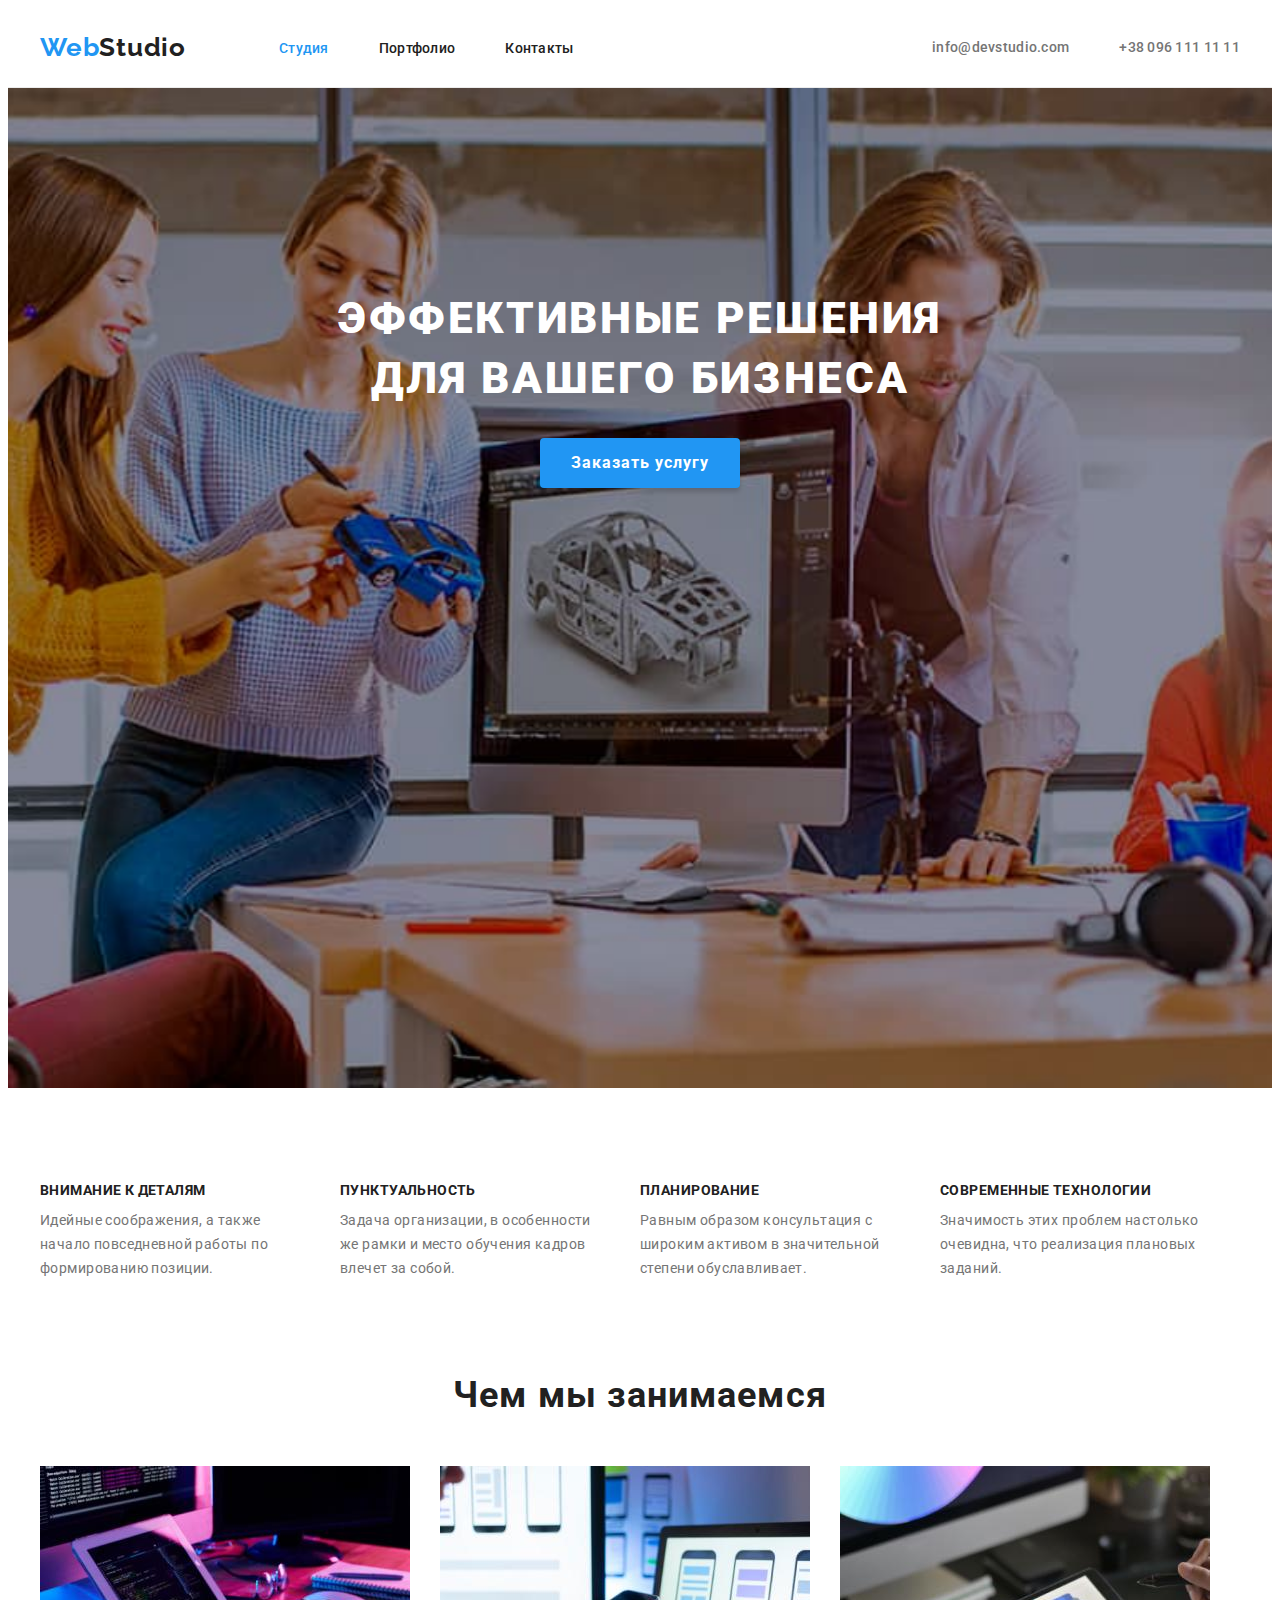
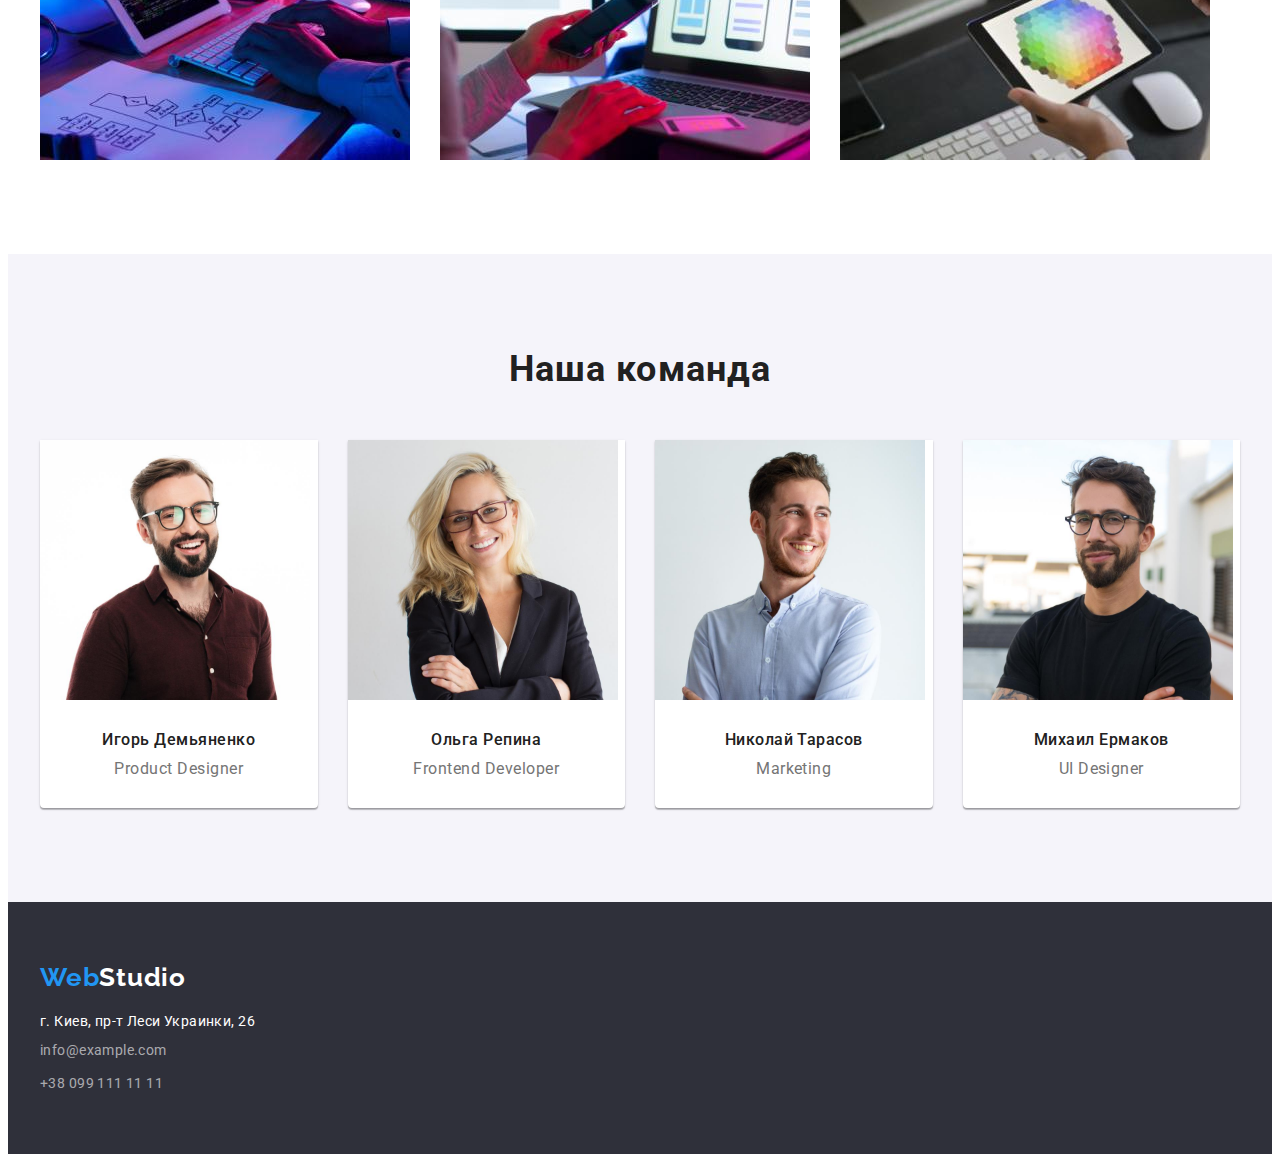
==== index.html @ 3869db15 "Делает hero-background and sprite.svg" ====
<!DOCTYPE html>
<html lang="ru">
  <head>
    <meta charset="UTF-8" />
    <meta http-equiv="X-UA-Compatible" content="IE=edge" />
    <meta name="viewport" content="width=device-width, initial-scale=1.0" />
    <title>WebStudio</title>
    <link rel="preconnect" href="https://fonts.googleapis.com" />
    <link rel="preconnect" href="https://fonts.gstatic.com" crossorigin />
    <link
      href="https://fonts.googleapis.com/css2?family=Raleway:wght@700&family=Roboto:wght@400;500;700;900&display=swap"
      rel="stylesheet"
    />
    <link
      rel="stylesheet"
      href="https://cdnjs.cloudflare.com/ajax/libs/modern-normalize/1.1.0/modern-normalize.min.css"
      integrity="sha512-wpPYUAdjBVSE4KJnH1VR1HeZfpl1ub8YT/NKx4PuQ5NmX2tKuGu6U/JRp5y+Y8XG2tV+wKQpNHVUX03MfMFn9Q=="
      crossorigin="anonymous"
      referrerpolicy="no-referrer"
    />
    <link rel="stylesheet" href="./css/styles.css" />
  </head>
  <body>
    <header class="header">
      <div class="container header-container">
        <nav class="nav header-nav">
          <a class="logo link" href="./index.html">
            <span class="logo-accent">Web</span>Studio</a
          >
          <ul class="nav-list list">
            <li class="nav-list-item">
              <a class="nav-list-link link current" href="./index.html"
                >Студия</a
              >
            </li>

            <li class="nav-list-item">
              <a class="nav-list-link link" href="./portfolio.html"
                >Портфолио</a
              >
            </li>

            <li class="nav-list-item">
              <a class="nav-list-link link" href="">Контакты</a>
            </li>
          </ul>
        </nav>
        <ul class="contacts-list list">
          <li class="contact-item">
            <a class="contact-link link" href="mailto:info@devstudio.com"
              >info@devstudio.com</a
            >
          </li>

          <li class="contact-item">
            <a class="contact-link link" href="tel:+380961111111"
              >+38 096 111 11 11</a
            >
          </li>
        </ul>
      </div>
    </header>

    <main>
      <!-- section hero -->
      <section class="hero centered hero-bg">
        <div class="container">
          <h1 class="hero-heading">Эффективные решения для вашего бизнеса</h1>
          <button class="button hero-btn" type="button">Заказать услугу</button>
        </div>
      </section>
      <!-- section peculiarities -->
      <section class="section peculiarities">
        <div class="container">
          <h2 class="title visually-hidden">Особенности</h2>
          <ul class="peculiarities-list list">
            <li class="peculiarities-item">
              <h3 class="subtitle peculiarities-subtitle">
                Внимание к деталям
              </h3>
              <p class="peculiarities-descr">
                Идейные соображения, а также начало повседневной работы по
                формированию позиции.
              </p>
            </li>

            <li class="peculiarities-item">
              <h3 class="subtitle peculiarities-subtitle">Пунктуальность</h3>
              <p class="peculiarities-descr">
                Задача организации, в особенности же рамки и место обучения
                кадров влечет за собой.
              </p>
            </li>

            <li class="peculiarities-item">
              <h3 class="subtitle peculiarities-subtitle">Планирование</h3>
              <p class="peculiarities-descr">
                Равным образом консультация с широким активом в значительной
                степени обуславливает.
              </p>
            </li>

            <li class="peculiarities-item">
              <h3 class="subtitle peculiarities-subtitle">
                Современные технологии
              </h3>
              <p class="peculiarities-descr">
                Значимость этих проблем настолько очевидна, что реализация
                плановых заданий.
              </p>
            </li>
          </ul>
        </div>
      </section>
      <!-- section specialization -->
      <section class="section specialization">
        <div class="container">
          <h2 class="title specialization-title">Чем мы занимаемся</h2>
          <ul class="specialization-list list">
            <li class="specialization-item">
              <img
                src="./images/special/img_1.jpg"
                alt="создание сайтов и  приложений"
                width="370"
                height="294"
              />
            </li>

            <li class="specialization-item">
              <img
                src="./images/special/img_2.jpg"
                alt="создание мобильных приложений"
                width="370"
                height="294"
              />
            </li>

            <li class="specialization-item">
              <img
                src="./images/special/img_3.jpg"
                alt="веб-дизайн"
                width="370"
                height="294"
              />
            </li>
          </ul>
        </div>
      </section>
      <!-- section team -->

      <section class="section team">
        <div class="container">
          <h2 class="title team-title">Наша команда</h2>
          <ul class="team-list list">
            <li class="team-item">
              <img
                class="team-img"
                src="./images/comands/img_1.jpg"
                alt="Игорь Демьяненко"
                width="270"
                height="260"
              />
              <div class="team-content">
                <h3 class="subtitle team-subtitle">Игорь Демьяненко</h3>
                <p class="team-text" lang="en">Product Designer</p>
              </div>
            </li>

            <li class="team-item">
              <img
                class="team-img"
                src="./images/comands/img_2.jpg"
                alt="Ольга Репина"
                width="270"
                height="260"
              />
              <div class="team-content">
                <h3 class="subtitle team-subtitle">Ольга Репина</h3>
                <p class="team-text" lang="en">Frontend Developer</p>
              </div>
            </li>

            <li class="team-item">
              <img
                class="team-img"
                src="./images/comands/img_3.jpg"
                alt="Николай Тарасов"
                width="270"
                height="260"
              />
              <div class="team-content">
                <h3 class="subtitle team-subtitle">Николай Тарасов</h3>
                <p class="team-text" lang="en">Marketing</p>
              </div>
            </li>

            <li class="team-item">
              <img
                class="team-img"
                src="./images/comands/img_4.jpg"
                alt="Михаил Ермаков"
                width="270"
                height="260"
              />
              <div class="team-content">
                <h3 class="subtitle team-subtitle">Михаил Ермаков</h3>
                <p class="team-text" lang="en">UI Designer</p>
              </div>
            </li>
          </ul>
        </div>
      </section>
    </main>

    <footer class="footer">
      <div class="container">
        <a class="logo link footer-logo" href="./index.html">
          <span class="logo-accent">Web</span>Studio
        </a>
        <address class="address">
          <ul class="address-list list">
            <li class="address-item">
              <a
                class="address-link link"
                href="https://goo.gl/maps/jRGH2C2RefV3ac3B6"
                target="_blank"
                rel="noreferrer noopener nofollow"
              >
                г. Киев, пр-т Леси Украинки, 26
              </a>
            </li>
            <li class="address-item">
              <a
                class="address-link address-contact link"
                href="mailto:info@example.com"
                >info@example.com</a
              >
            </li>
            <li class="address-item">
              <a
                class="address-link address-contact link"
                href="tel:+380991111111"
                >+38 099 111 11 11</a
              >
            </li>
          </ul>
        </address>
      </div>
    </footer>
  </body>
</html>
---- css/styles.css ----
:root {
  /* Color Var */

  --primery-bg-color: #ffffff;
  --secondary-bg-color: #f5f4fa;
  --footer-bg-color: #2f303a;
  --primery-btn-color: #f5f4fa;
  --footer-link-color: rgba(255, 255, 255, 0.6);
  --main-title-color: #ffffff;
  --white-text-color: #ffffff;
  --first-text-color: #757575;
  --second-text-color: #212121;
  --accent-color: #2196f3;
  --hover-color-btn: #188ce8;
  --hover-link: #2196f3;
  --border-line: #ececec;

  /* Margin */

  --marg-r-30: 30px;
}

body {
  font-family: 'Roboto', sans-serif;
  font-size: 14px;
  letter-spacing: 0.03em;
  background-color: var(--primery-bg-color);
  color: var(--first-text-color);
}

h1,
h2,
h3,
h4,
h5,
h6,
p {
  margin: 0;
}

ul {
  margin: 0;
  padding-left: 0;
}

img {
  display: block;
  max-width: 100%;
  height: auto;
}
/* Скрывает элементы с классом visually-hidden */

.visually-hidden {
  position: absolute;
  width: 1px;
  height: 1px;
  margin: -1px;
  border: 0;
  padding: 0;
  white-space: nowrap;
  clip-path: inset(100%);
  clip: rect(0 0 0 0);
  overflow: hidden;
}

/* Container */
.container {
  max-width: 1200px;
  padding-left: 15px;
  padding-right: 15px;
  margin: 0 auto;
}

.section {
  padding-top: 94px;
  padding-bottom: 94px;
}

/* Центрует строчные элементы */

.centered {
  text-align: center;
}

.list {
  list-style: none;
}

.link {
  text-decoration: none;
}
/* section title H2 */

.title {
  font-weight: 700;
  font-size: 36px;
  line-height: calc(42 / 36);
  text-align: center;
  color: var(--second-text-color);
}

/* Section subtitle H3 */

.subtitle {
  color: var(--second-text-color);
}

/* HEADER */

.header {
  padding: 24px 0 24px;
  border-bottom: 1px solid var(--border-line);
}

.header-container {
  display: flex;
  justify-content: space-between;
  align-items: center;
}

.header-nav {
  display: flex;
  align-items: center;
  /* gap: 93px; */
}

.nav-list {
  display: flex;
  gap: 50px;
}

.logo {
  display: inline-block;

  margin-right: 93px;

  font-family: 'Raleway', sans-serif;
  font-weight: 700;
  font-size: 26px;
  line-height: calc(31 / 26);
  letter-spacing: 0.03em;

  color: var(--second-text-color);
}

.logo-accent {
  color: var(--accent-color);
}

.nav-list-link {
  display: inline-block;
  padding: 7px 0;
  font-weight: 500;
  line-height: calc(16 / 14);
  letter-spacing: 0.02em;
  color: var(--second-text-color);
}

.nav-list-link:hover,
.nav-list-link:focus {
  color: var(--hover-link);
}

.nav-list-link.current {
  color: var(--hover-link);
}

.contacts-list {
  display: flex;
  align-items: center;
  gap: 50px;
  margin-left: auto;
}

.contact-link {
  display: inline-block;
  padding: 7px 0;
  font-weight: 500;
  line-height: 1.14;
  letter-spacing: 0.02em;
  color: inherit;
}

.contact-link:hover,
.contact-link:focus {
  color: var(--hover-link);
}

/* HERO */

.hero {
  padding: 200px 0;
}

.hero-bg {
  max-width: 1600px;
  min-height: 600px;
  margin-left: auto;
  margin-right: auto;
  background-color: var(--footer-bg-color);
  background-image: url('../images/hero-bg.jpg');
  background-repeat: no-repeat;
  background-position: center;
  background-size: cover;
}

.hero-heading {
  max-width: 696px;
  margin: 0 auto;
  margin-bottom: 30px;

  font-weight: 900;
  font-size: 44px;
  line-height: calc(60 / 44);

  letter-spacing: 0.06em;
  text-transform: uppercase;

  color: var(--main-title-color);
}

.hero-btn {
  min-width: 200px;
  min-height: 50px;

  font-family: inherit;
  font-weight: 700;
  font-size: 16px;
  line-height: calc(30 / 16);
  /* text-align: center; */
  letter-spacing: 0.06em;

  background-color: var(--accent-color);
  color: var(--white-text-color);
  box-shadow: 0px 4px 4px rgba(0, 0, 0, 0.15);

  border-radius: 4px;
  border-color: transparent;
  cursor: pointer;
}

.hero-btn:hover,
.hero-btn:focus {
  background-color: var(--hover-color-btn);
}

/* Peculiarities */
/* .peculiarities {
  background-color: tomato;
} */

.peculiarities-list {
  display: flex;
  align-items: center;
}

.peculiarities-item {
  max-width: 270px;
}

.peculiarities-item:not(:last-child) {
  margin-right: 30px;
}

.peculiarities-subtitle {
  margin-bottom: 10px;
  font-size: 14px;
  font-weight: 700;
  line-height: calc(16 / 14);
  text-transform: uppercase;
}

.peculiarities-descr {
  line-height: calc(24 / 14);
}

/* Section Specialization */

.specialization {
  /* background-color: teal; */
  padding-top: 0;
}

.specialization-title {
  letter-spacing: 0.03em;
  margin-bottom: 50px;
}

.specialization-list {
  display: flex;
}

.specialization-item:not(:last-child) {
  margin-right: var(--marg-r-30);
}

/* Section team */
.team {
  /* background-color: tomato; */
  background-color: var(--secondary-bg-color);
}

.team-list {
  display: flex;
}

.team-item {
  width: calc(100% - 90px / 4);
  background-color: var(--primery-bg-color);
  box-shadow: 0px 1px 3px rgba(0, 0, 0, 0.12), 0px 1px 1px rgba(0, 0, 0, 0.14),
    0px 2px 1px rgba(0, 0, 0, 0.2);
  border-radius: 0px 0px 4px 4px;
}

.team-item:not(:last-child) {
  margin-right: var(--marg-r-30);
}

.team-content {
  padding: 30px 0;
}

.team-title {
  letter-spacing: 0.03em;
  margin-bottom: 50px;
}

.team-subtitle {
  font-weight: 500;
  font-size: 16px;
  line-height: calc(19 / 16);
  text-align: center;
  letter-spacing: 0.03em;
  margin-bottom: 10px;
}

.team-text {
  font-size: 16px;
  line-height: calc(19 / 16);
  text-align: center;
  letter-spacing: 0.03em;
}

/* Footer */

.footer {
  padding: 60px 0;
  background-color: var(--footer-bg-color);
}

.footer-logo {
  color: var(--white-text-color);
  margin-right: 0;
  margin-bottom: 20px;
}

.address {
  font-style: normal;
  max-height: 81px;
}

.address-item:not(:last-child) {
  margin-bottom: 9px;
}

.address-link {
  color: var(--white-text-color);
}

.address-link:hover,
.address-link:focus {
  color: var(--hover-link);
}

.address-contact {
  line-height: calc(24 / 14);
  color: var(--footer-link-color);
}

/* ---------PAGE-PORTFOLIO---------------------- */

/* Filter */

.filter-list {
  display: flex;
  justify-content: center;
  align-items: center;

  /* если строка будет переполнятся  flex-wrap: wrap; */
  flex-wrap: wrap;
  gap: 8px;
  margin-bottom: 50px;
}

/* .filter-list-item + .filter-list-item {
  margin-left: 8px;
} */

.filter-btn {
  padding: 6px 22px;

  font-family: inherit;
  font-size: 16px;
  font-weight: 500;
  line-height: calc(26 / 16);
  text-align: center;
  letter-spacing: 0.03em;
  color: var(--second-text-color);
  background: var(--primery-btn-color);

  border: transparent;
  border-radius: 4px;
  cursor: pointer;
}

/* .filter-btn:hover,
.filter-btn:focus {
  background-color: var(--accent-color);
  color: var(--white-text-color);
} */

.filter-btn.active,
.filter-btn:hover,
.filter-btn:focus {
  background-color: var(--accent-color);
  color: var(--white-text-color);
  box-shadow: 0px 3px 1px rgba(0, 0, 0, 0.1), 0px 1px 2px rgba(0, 0, 0, 0.08),
    0px 2px 2px rgba(0, 0, 0, 0.12);
  border-radius: 4px;
}

/* Portfolio cards */

.cards-list {
  display: flex;
  align-items: center;
  flex-wrap: wrap;
  margin-top: -30px;
  margin-left: -30px;
  /* gap: 30px; */
}

.cards-list-item {
  flex-basis: calc(100% / 3 - 30px);
  /* flex-basis: calc((100% - 60px) / 3); */
  margin-top: 30px;
  margin-left: 30px;

  background: var(--primery-bg-color);
}

.card-content {
  padding: 20px 24px 19px;
  border: 1px solid var(--border-line);
  border-top: none;
}

.cards-title {
  margin-bottom: 4px;
  font-weight: 700;
  font-size: 18px;
  line-height: calc(36 / 18);
  letter-spacing: 0.06em;
}

.cards-category {
  font-size: 16px;
  line-height: calc(30 / 16);
  letter-spacing: 0.03em;
  color: var(--first-text-color);
}
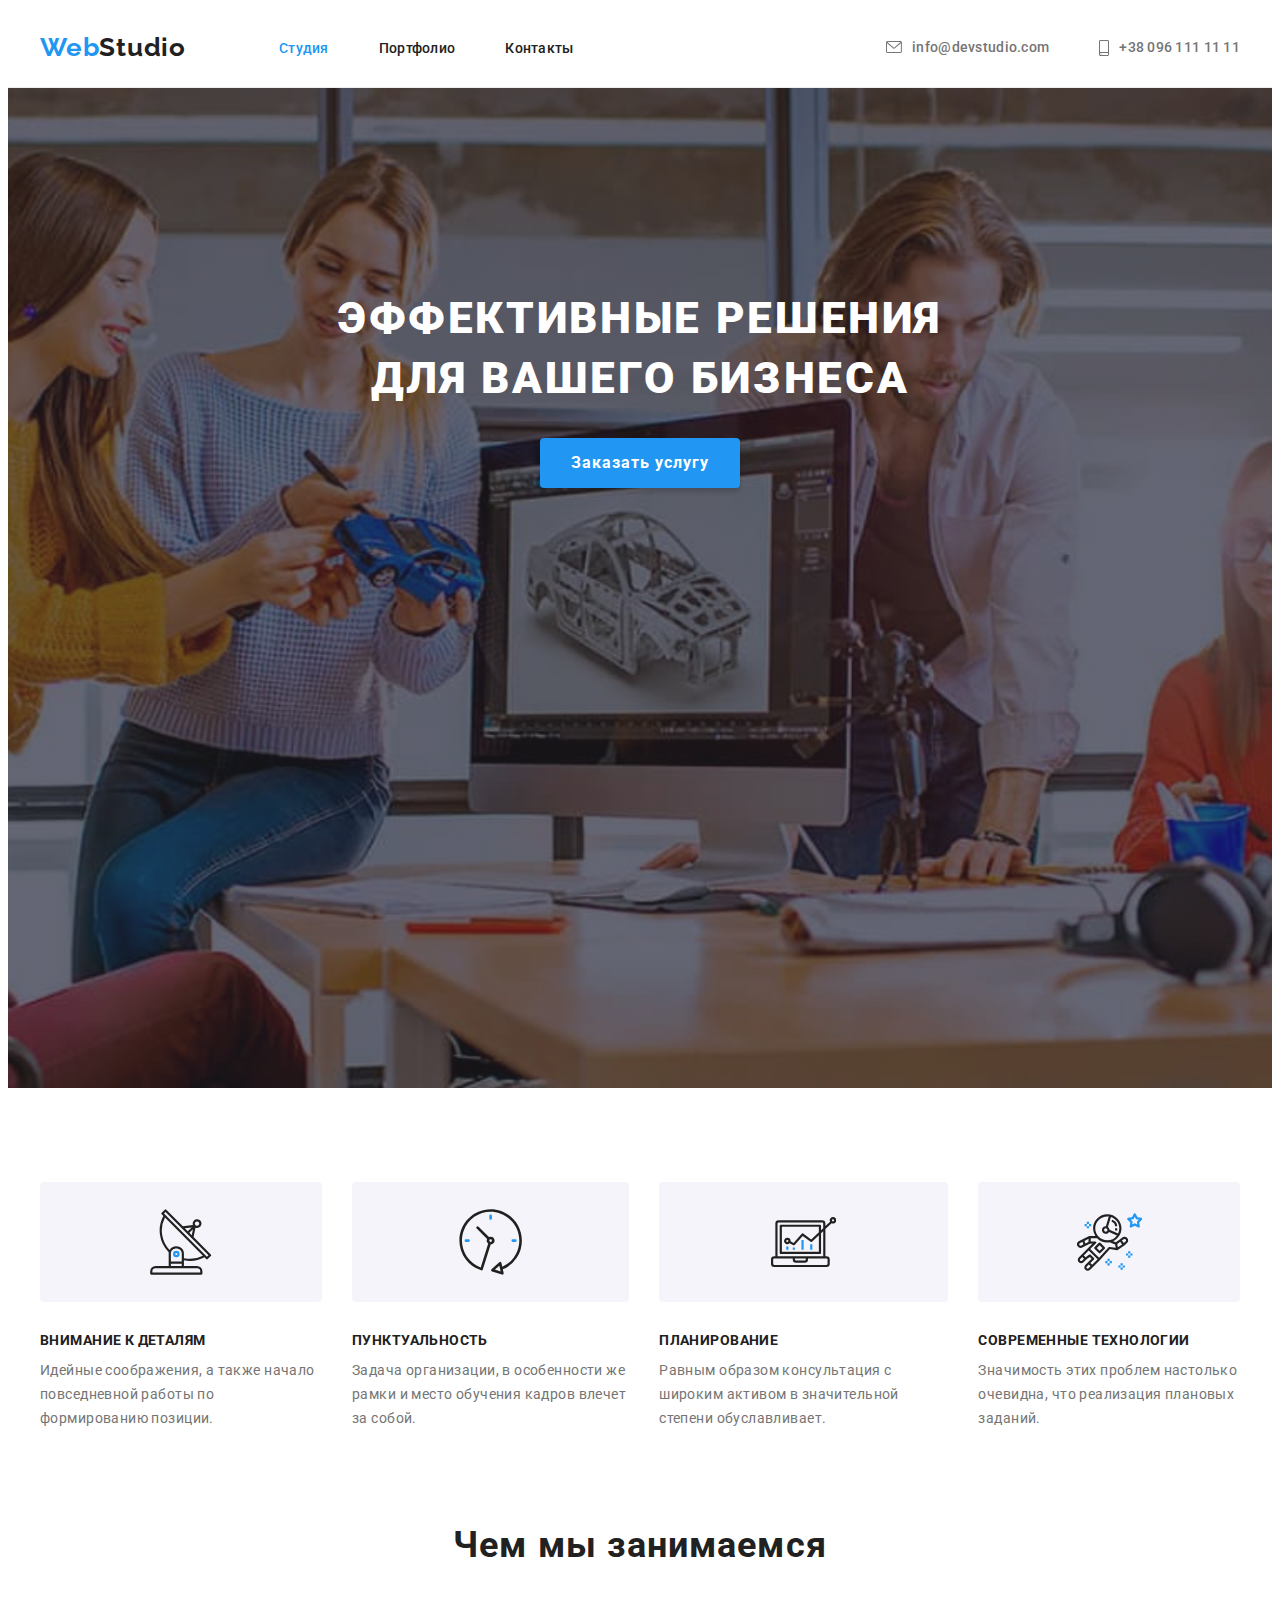
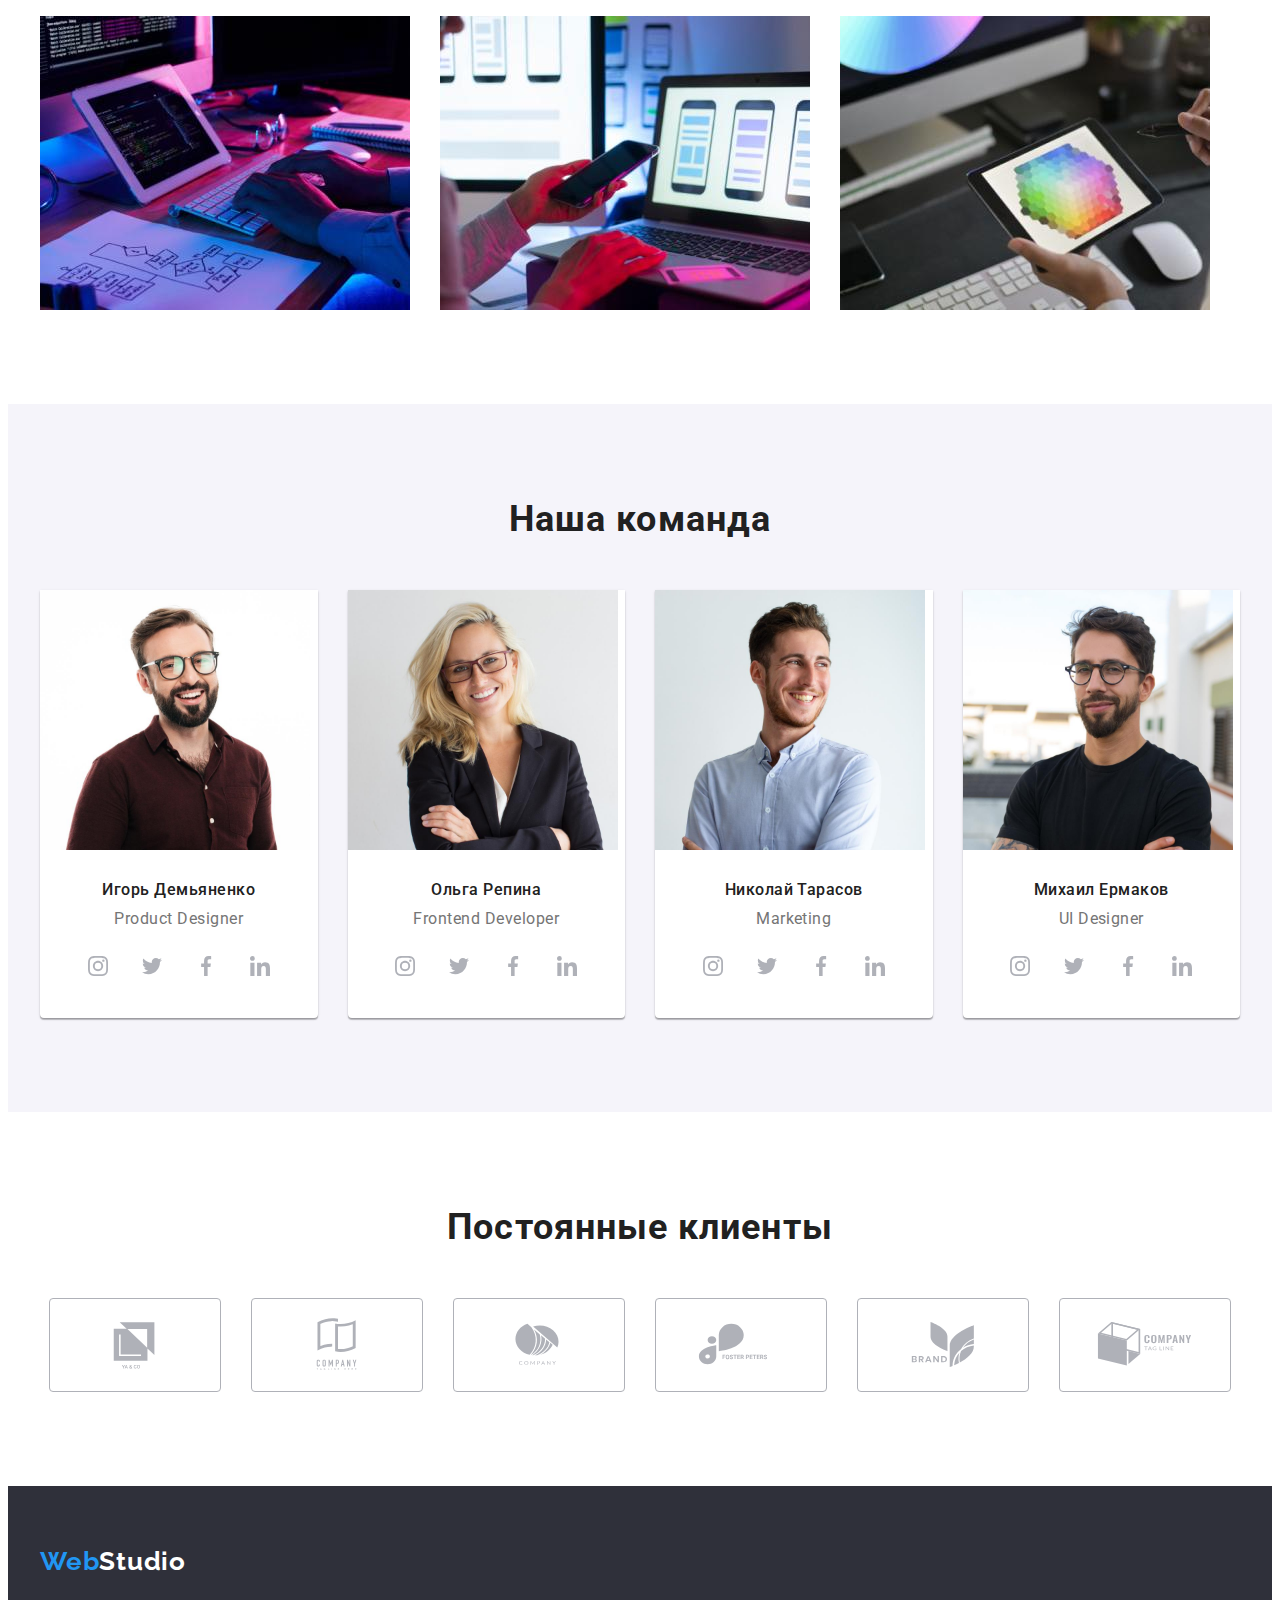
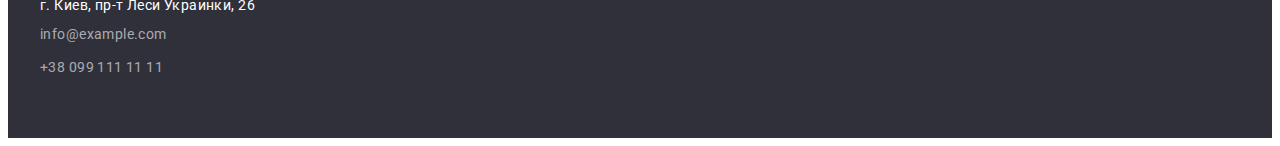
==== commit c3184803: "Делает секцию постоянные клиенты" ====
--- a/index.html
+++ b/index.html
@@ -47,14 +47,22 @@
         </nav>
         <ul class="contacts-list list">
           <li class="contact-item">
-            <a class="contact-link link" href="mailto:info@devstudio.com"
-              >info@devstudio.com</a
+            <a class="contact-link link" href="mailto:info@devstudio.com">
+              <svg class="icon-contact" width="16px" height="12px">
+                <use href="./images/icons/sprite2.svg#icon-envelope-2"></use>
+              </svg>
+
+              info@devstudio.com</a
             >
           </li>
 
           <li class="contact-item">
-            <a class="contact-link link" href="tel:+380961111111"
-              >+38 096 111 11 11</a
+            <a class="contact-link link" href="tel:+380961111111">
+              <svg class="icon-contact" width="10" height="16">
+                <use href="./images/icons/sprite2.svg#icon-smartphone"></use>
+              </svg>
+
+              +38 096 111 11 11</a
             >
           </li>
         </ul>
@@ -75,6 +83,13 @@
           <h2 class="title visually-hidden">Особенности</h2>
           <ul class="peculiarities-list list">
             <li class="peculiarities-item">
+              <div class="icon-wrap">
+                <svg class="icon-peculiarities" width="65.32" height="70">
+                  <use
+                    href="./images/icons/sprite2.svg#icon-feature-antenna"
+                  ></use>
+                </svg>
+              </div>
               <h3 class="subtitle peculiarities-subtitle">
                 Внимание к деталям
               </h3>
@@ -85,6 +100,13 @@
             </li>
 
             <li class="peculiarities-item">
+              <div class="icon-wrap">
+                <svg class="icon-peculiarities" width="65.32" height="70">
+                  <use
+                    href="./images/icons/sprite2.svg#icon-feature-clock"
+                  ></use>
+                </svg>
+              </div>
               <h3 class="subtitle peculiarities-subtitle">Пунктуальность</h3>
               <p class="peculiarities-descr">
                 Задача организации, в особенности же рамки и место обучения
@@ -93,6 +115,13 @@
             </li>
 
             <li class="peculiarities-item">
+              <div class="icon-wrap">
+                <svg class="icon-peculiarities" width="65.32" height="70">
+                  <use
+                    href="./images/icons/sprite2.svg#icon-feature-diagram"
+                  ></use>
+                </svg>
+              </div>
               <h3 class="subtitle peculiarities-subtitle">Планирование</h3>
               <p class="peculiarities-descr">
                 Равным образом консультация с широким активом в значительной
@@ -101,6 +130,13 @@
             </li>
 
             <li class="peculiarities-item">
+              <div class="icon-wrap">
+                <svg class="icon-peculiarities" width="65.32" height="70">
+                  <use
+                    href="./images/icons/sprite2.svg#icon-feature-astronaut"
+                  ></use>
+                </svg>
+              </div>
               <h3 class="subtitle peculiarities-subtitle">
                 Современные технологии
               </h3>
@@ -163,6 +199,60 @@
               <div class="team-content">
                 <h3 class="subtitle team-subtitle">Игорь Демьяненко</h3>
                 <p class="team-text" lang="en">Product Designer</p>
+                <ul class="icon-soc-list list">
+                  <li class="icon-soc-item">
+                    <a
+                      href=""
+                      class="icon-soc-link"
+                      aria-label="Перейти по ссылке на Инстаграм"
+                    >
+                      <svg class="icon-social" width="20" height="20">
+                        <use
+                          href="./images/icons/sprite2.svg#icon-team-instagram"
+                        ></use>
+                      </svg>
+                    </a>
+                  </li>
+                  <li class="icon-soc-item">
+                    <a
+                      href=""
+                      class="icon-soc-link"
+                      aria-label="Перейти по ссылке на Твиттер"
+                    >
+                      <svg class="icon-social" width="20" height="20">
+                        <use
+                          href="./images/icons/sprite2.svg#icon-team-twitter"
+                        ></use>
+                      </svg>
+                    </a>
+                  </li>
+                  <li class="icon-soc-item">
+                    <a
+                      href=""
+                      class="icon-soc-link"
+                      aria-label="Перейти по ссылке на Фейсбук"
+                    >
+                      <svg class="icon-social" width="20" height="20">
+                        <use
+                          href="./images/icons/sprite2.svg#icon-team-facebook"
+                        ></use>
+                      </svg>
+                    </a>
+                  </li>
+                  <li class="icon-soc-item">
+                    <a
+                      href=""
+                      class="icon-soc-link"
+                      aria-label="Перейти по ссылке на Линкедн"
+                    >
+                      <svg class="icon-social" width="20" height="20">
+                        <use
+                          href="./images/icons/sprite2.svg#icon-team-linkedin"
+                        ></use>
+                      </svg>
+                    </a>
+                  </li>
+                </ul>
               </div>
             </li>
 
@@ -177,6 +267,60 @@
               <div class="team-content">
                 <h3 class="subtitle team-subtitle">Ольга Репина</h3>
                 <p class="team-text" lang="en">Frontend Developer</p>
+                <ul class="icon-soc-list list">
+                  <li class="icon-soc-item">
+                    <a
+                      href=""
+                      class="icon-soc-link"
+                      aria-label="Перейти по ссылке на Инстаграм"
+                    >
+                      <svg class="icon-social" width="20" height="20">
+                        <use
+                          href="./images/icons/sprite2.svg#icon-team-instagram"
+                        ></use>
+                      </svg>
+                    </a>
+                  </li>
+                  <li class="icon-soc-item">
+                    <a
+                      href=""
+                      class="icon-soc-link"
+                      aria-label="Перейти по ссылке на Твиттер"
+                    >
+                      <svg class="icon-social" width="20" height="20">
+                        <use
+                          href="./images/icons/sprite2.svg#icon-team-twitter"
+                        ></use>
+                      </svg>
+                    </a>
+                  </li>
+                  <li class="icon-soc-item">
+                    <a
+                      href=""
+                      class="icon-soc-link"
+                      aria-label="Перейти по ссылке на Фейсбук"
+                    >
+                      <svg class="icon-social" width="20" height="20">
+                        <use
+                          href="./images/icons/sprite2.svg#icon-team-facebook"
+                        ></use>
+                      </svg>
+                    </a>
+                  </li>
+                  <li class="icon-soc-item">
+                    <a
+                      href=""
+                      class="icon-soc-link"
+                      aria-label="Перейти по ссылке на Линкедн"
+                    >
+                      <svg class="icon-social" width="20" height="20">
+                        <use
+                          href="./images/icons/sprite2.svg#icon-team-linkedin"
+                        ></use>
+                      </svg>
+                    </a>
+                  </li>
+                </ul>
               </div>
             </li>
 
@@ -191,6 +335,60 @@
               <div class="team-content">
                 <h3 class="subtitle team-subtitle">Николай Тарасов</h3>
                 <p class="team-text" lang="en">Marketing</p>
+                <ul class="icon-soc-list list">
+                  <li class="icon-soc-item">
+                    <a
+                      href=""
+                      class="icon-soc-link"
+                      aria-label="Перейти по ссылке на Инстаграм"
+                    >
+                      <svg class="icon-social" width="20" height="20">
+                        <use
+                          href="./images/icons/sprite2.svg#icon-team-instagram"
+                        ></use>
+                      </svg>
+                    </a>
+                  </li>
+                  <li class="icon-soc-item">
+                    <a
+                      href=""
+                      class="icon-soc-link"
+                      aria-label="Перейти по ссылке на Твиттер"
+                    >
+                      <svg class="icon-social" width="20" height="20">
+                        <use
+                          href="./images/icons/sprite2.svg#icon-team-twitter"
+                        ></use>
+                      </svg>
+                    </a>
+                  </li>
+                  <li class="icon-soc-item">
+                    <a
+                      href=""
+                      class="icon-soc-link"
+                      aria-label="Перейти по ссылке на Фейсбук"
+                    >
+                      <svg class="icon-social" width="20" height="20">
+                        <use
+                          href="./images/icons/sprite2.svg#icon-team-facebook"
+                        ></use>
+                      </svg>
+                    </a>
+                  </li>
+                  <li class="icon-soc-item">
+                    <a
+                      href=""
+                      class="icon-soc-link"
+                      aria-label="Перейти по ссылке на Линкедн"
+                    >
+                      <svg class="icon-social" width="20" height="20">
+                        <use
+                          href="./images/icons/sprite2.svg#icon-team-linkedin"
+                        ></use>
+                      </svg>
+                    </a>
+                  </li>
+                </ul>
               </div>
             </li>
 
@@ -205,12 +403,116 @@
               <div class="team-content">
                 <h3 class="subtitle team-subtitle">Михаил Ермаков</h3>
                 <p class="team-text" lang="en">UI Designer</p>
+                <ul class="icon-soc-list list">
+                  <li class="icon-soc-item">
+                    <a
+                      href=""
+                      class="icon-soc-link"
+                      aria-label="Перейти по ссылке на Инстаграм"
+                    >
+                      <svg class="icon-social" width="20" height="20">
+                        <use
+                          href="./images/icons/sprite2.svg#icon-team-instagram"
+                        ></use>
+                      </svg>
+                    </a>
+                  </li>
+                  <li class="icon-soc-item">
+                    <a
+                      href=""
+                      class="icon-soc-link"
+                      aria-label="Перейти по ссылке на Твиттер"
+                    >
+                      <svg class="icon-social" width="20" height="20">
+                        <use
+                          href="./images/icons/sprite2.svg#icon-team-twitter"
+                        ></use>
+                      </svg>
+                    </a>
+                  </li>
+                  <li class="icon-soc-item">
+                    <a
+                      href=""
+                      class="icon-soc-link"
+                      aria-label="Перейти по ссылке на Фейсбук"
+                    >
+                      <svg class="icon-social" width="20" height="20">
+                        <use
+                          href="./images/icons/sprite2.svg#icon-team-facebook"
+                        ></use>
+                      </svg>
+                    </a>
+                  </li>
+                  <li class="icon-soc-item">
+                    <a
+                      href=""
+                      class="icon-soc-link"
+                      aria-label="Перейти по ссылке на Линкедн"
+                    >
+                      <svg class="icon-social" width="20" height="20">
+                        <use
+                          href="./images/icons/sprite2.svg#icon-team-linkedin"
+                        ></use>
+                      </svg>
+                    </a>
+                  </li>
+                </ul>
               </div>
             </li>
           </ul>
         </div>
       </section>
     </main>
+
+    <section class="clients section">
+      <div class="container">
+        <h2 class="title clients-title">Постоянные клиенты</h2>
+        <ul class="clients-logo-list list">
+          <li class="clients-logo-item">
+            <a href="" class="clients-logo-link">
+              <svg class="icon-clients-logo" width="106" height="60">
+                <use href="./images/icons/sprite2.svg#icon-client-logo-1"></use>
+              </svg>
+            </a>
+          </li>
+          <li class="clients-logo-item">
+            <a href="" class="clients-logo-link">
+              <svg class="icon-clients-logo" width="106" height="60">
+                <use href="./images/icons/sprite2.svg#icon-client-logo-2"></use>
+              </svg>
+            </a>
+          </li>
+          <li class="clients-logo-item">
+            <a href="" class="clients-logo-link" width="106" height="60">
+              <svg class="icon-clients-logo" width="106" height="60">
+                <use href="./images/icons/sprite2.svg#icon-client-logo-3"></use>
+              </svg>
+            </a>
+          </li>
+          <li class="clients-logo-item">
+            <a href="" class="clients-logo-link">
+              <svg class="icon-clients-logo" width="106" height="60">
+                <use href="./images/icons/sprite2.svg#icon-client-logo-4"></use>
+              </svg>
+            </a>
+          </li>
+          <li class="clients-logo-item">
+            <a href="" class="clients-logo-link">
+              <svg class="icon-clients-logo" width="106" height="60">
+                <use href="./images/icons/sprite2.svg#icon-client-logo-5"></use>
+              </svg>
+            </a>
+          </li>
+          <li class="clients-logo-item">
+            <a href="" class="clients-logo-link">
+              <svg class="icon-clients-logo" width="106" height="60">
+                <use href="./images/icons/sprite2.svg#icon-client-logo-6"></use>
+              </svg>
+            </a>
+          </li>
+        </ul>
+      </div>
+    </section>
 
     <footer class="footer">
       <div class="container">
--- a/css/styles.css
+++ b/css/styles.css
@@ -173,12 +173,18 @@
 }
 
 .contact-link {
-  display: inline-block;
+  display: flex;
+  align-items: center;
+  gap: 10px;
   padding: 7px 0;
   font-weight: 500;
   line-height: 1.14;
   letter-spacing: 0.02em;
   color: inherit;
+}
+
+.icon-contact {
+  fill: currentColor;
 }
 
 .contact-link:hover,
@@ -198,7 +204,11 @@
   margin-left: auto;
   margin-right: auto;
   background-color: var(--footer-bg-color);
-  background-image: url('../images/hero-bg.jpg');
+  background-image: linear-gradient(
+      rgba(47, 48, 58, 0.4),
+      rgba(47, 48, 58, 0.4)
+    ),
+    url('../images/hero-bg.jpg');
   background-repeat: no-repeat;
   background-position: center;
   background-size: cover;
@@ -255,11 +265,21 @@
 }
 
 .peculiarities-item {
-  max-width: 270px;
+  width: calc((100% -90px) / 4);
 }
 
 .peculiarities-item:not(:last-child) {
   margin-right: 30px;
+}
+
+.icon-wrap {
+  display: flex;
+  justify-content: center;
+  align-items: center;
+  min-height: 120px;
+  border-radius: 4px;
+  background-color: var(--secondary-bg-color);
+  margin-bottom: 30px;
 }
 
 .peculiarities-subtitle {
@@ -267,6 +287,7 @@
   font-size: 14px;
   font-weight: 700;
   line-height: calc(16 / 14);
+
   text-transform: uppercase;
 }
 
@@ -302,6 +323,7 @@
 
 .team-list {
   display: flex;
+  align-items: center;
 }
 
 .team-item {
@@ -339,6 +361,70 @@
   line-height: calc(19 / 16);
   text-align: center;
   letter-spacing: 0.03em;
+  margin-bottom: 16px;
+}
+
+.icon-soc-list {
+  display: flex;
+  align-items: center;
+  justify-content: center;
+  gap: 10px;
+}
+
+.icon-soc-link {
+  display: flex;
+  justify-content: center;
+  align-items: center;
+  width: 44px;
+  height: 44px;
+  border-radius: 100%;
+  /* background-color: tomato; */
+  color: #afb1b8;
+}
+
+.icon-social {
+  fill: currentColor;
+}
+
+.icon-soc-link:hover,
+.icon-soc-link:focus {
+  background-color: var(--accent-color);
+  color: var(--white-text-color);
+}
+
+/* Clients */
+
+.clients-title {
+  letter-spacing: 0.03em;
+  margin-bottom: 50px;
+}
+
+.clients-logo-list {
+  display: flex;
+  justify-content: center;
+  gap: 30px;
+}
+
+.clients-logo-link {
+  display: flex;
+  justify-content: center;
+  align-items: center;
+  width: 170px;
+  height: 92px;
+  border: 1px solid #afb1b8;
+
+  border-radius: 4px;
+  color: #afb1b8;
+}
+
+.icon-clients-logo {
+  fill: currentColor;
+}
+
+.clients-logo-link:hover,
+.clients-logo-link:focus {
+  border: 1px solid var(--accent-color);
+  color: var(--accent-color);
 }
 
 /* Footer */
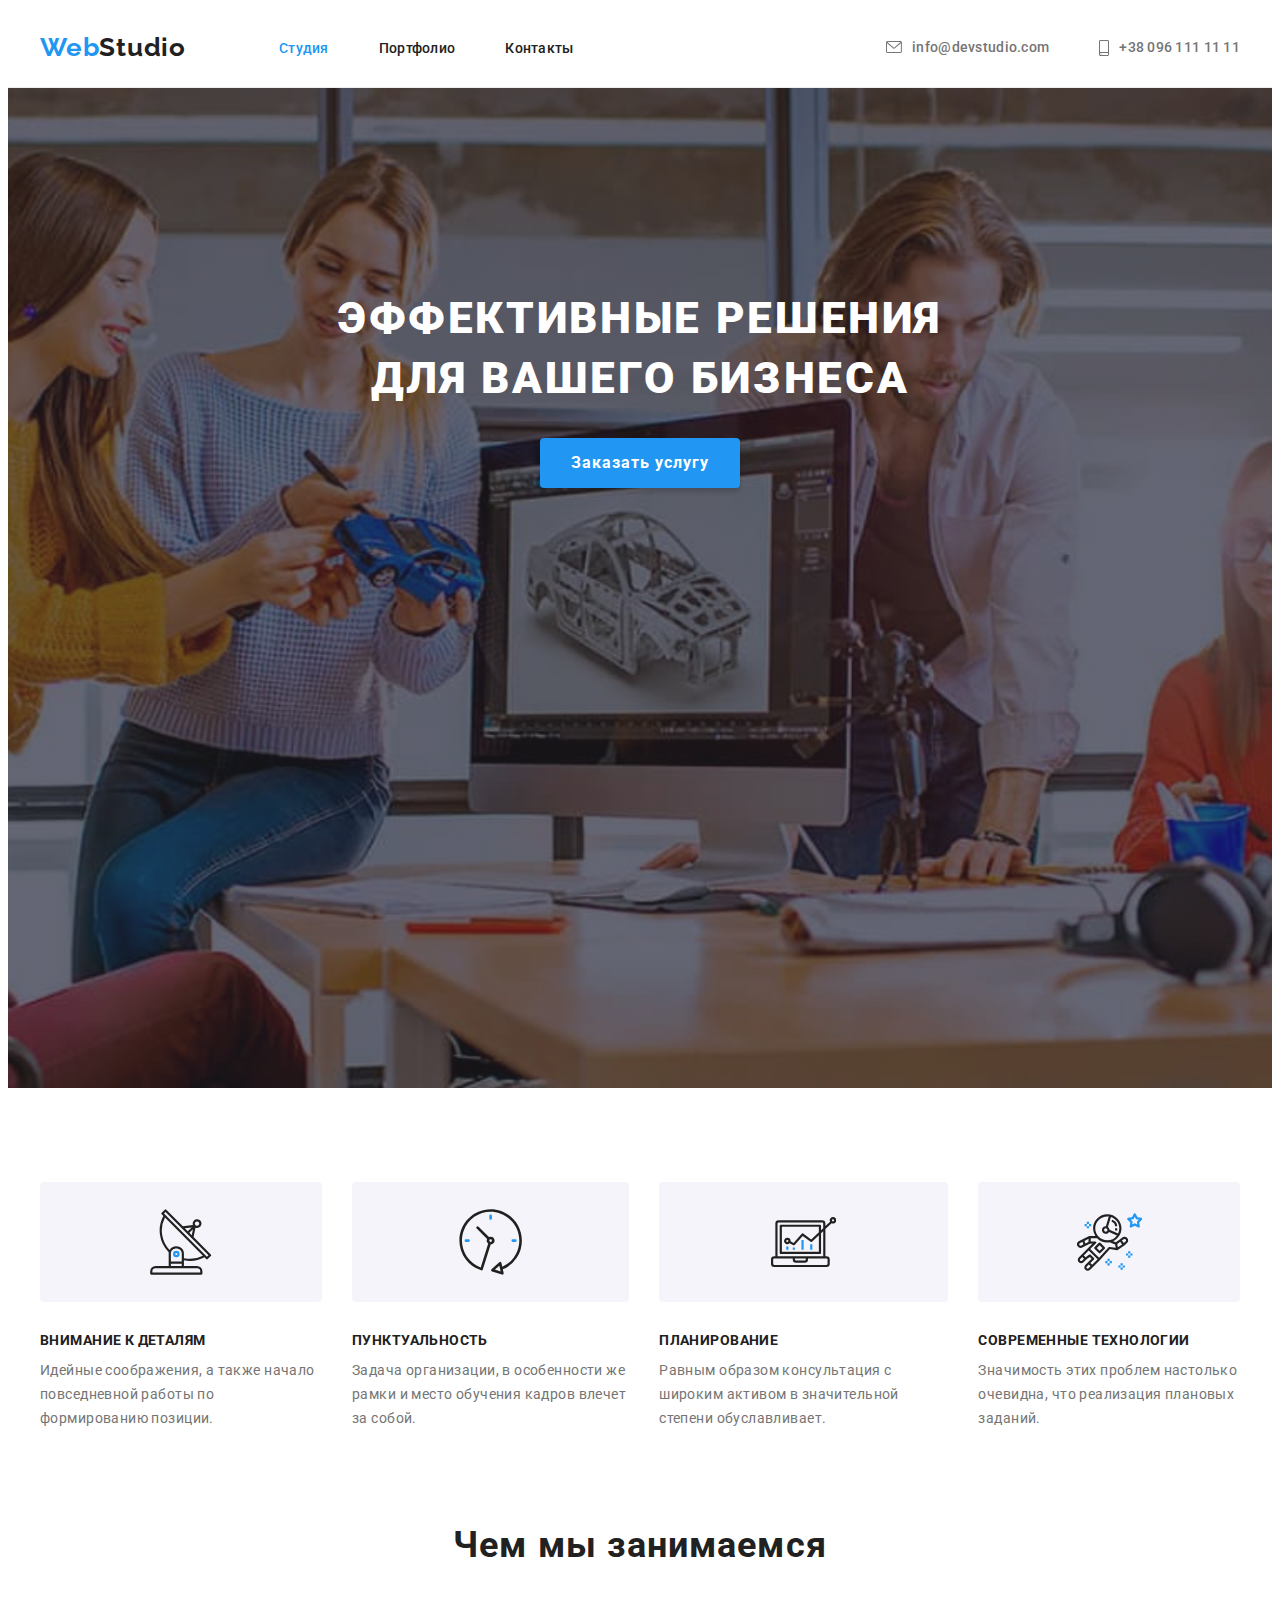
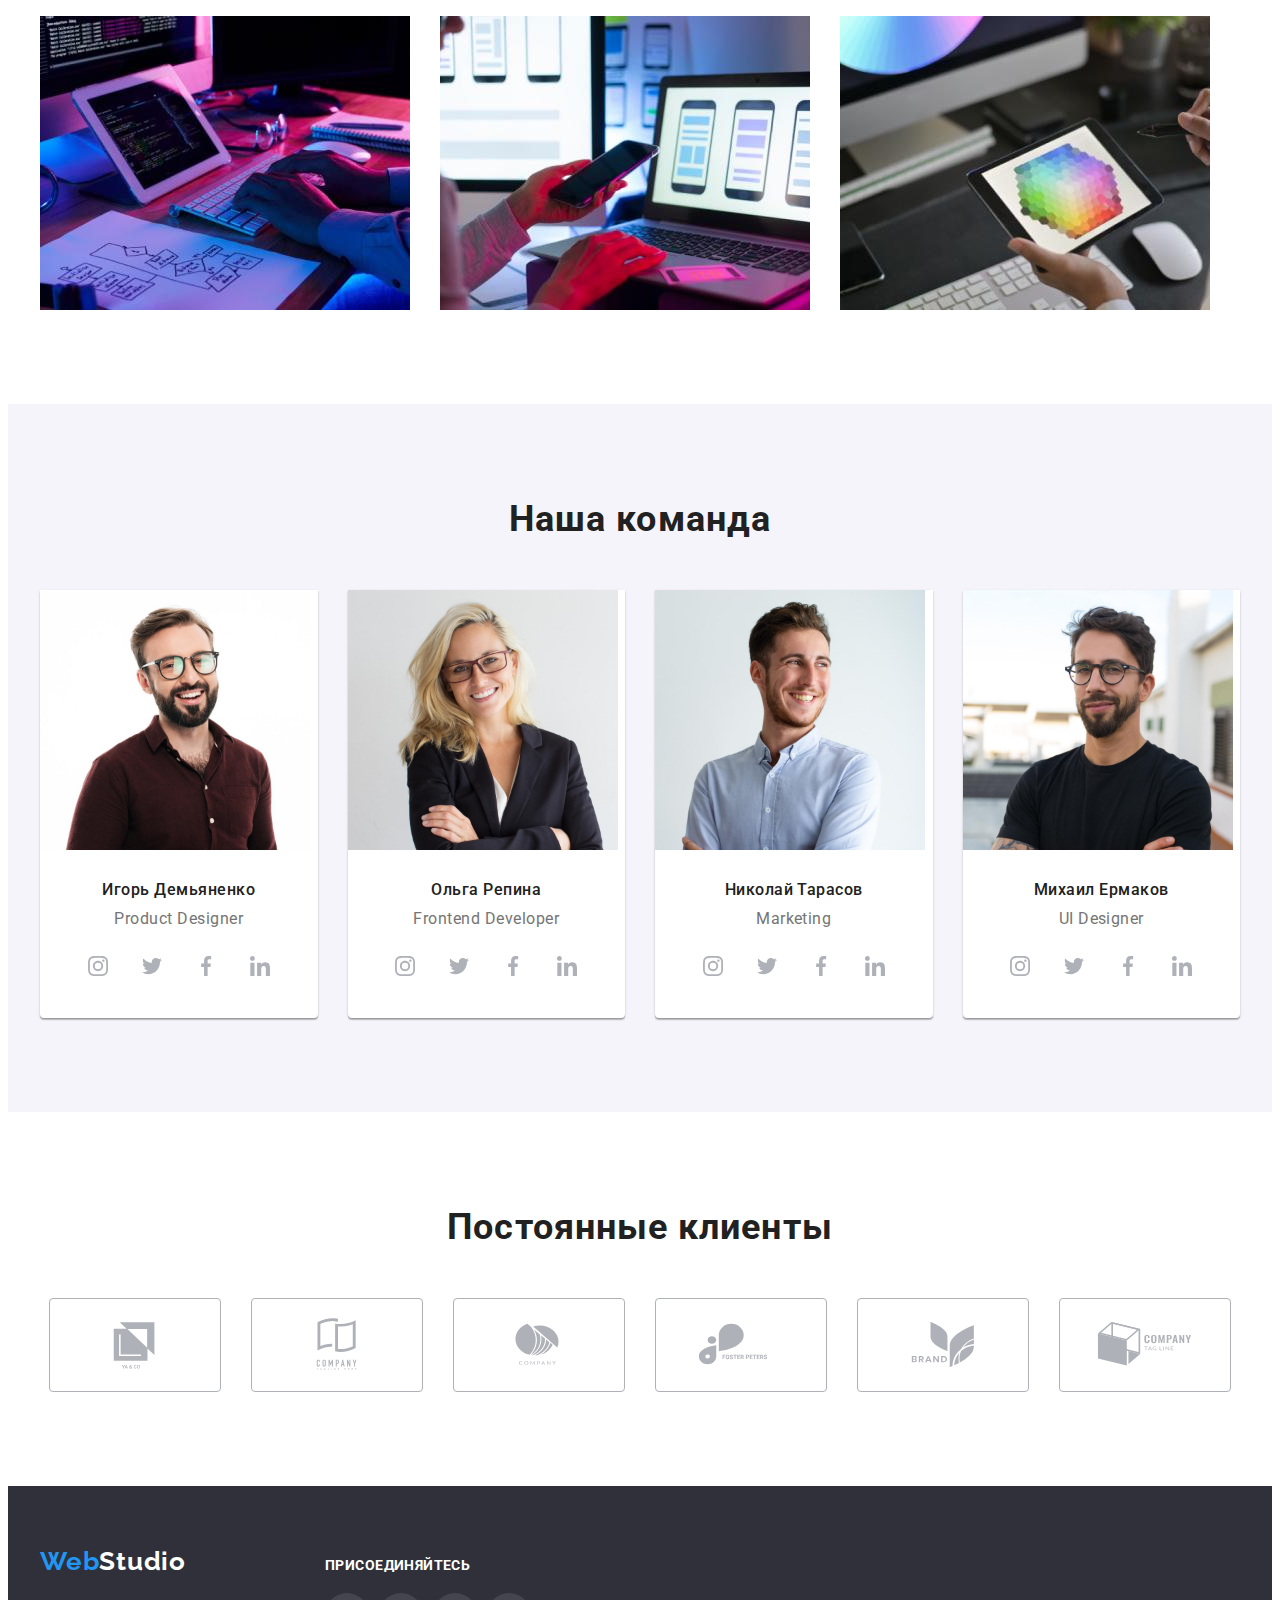
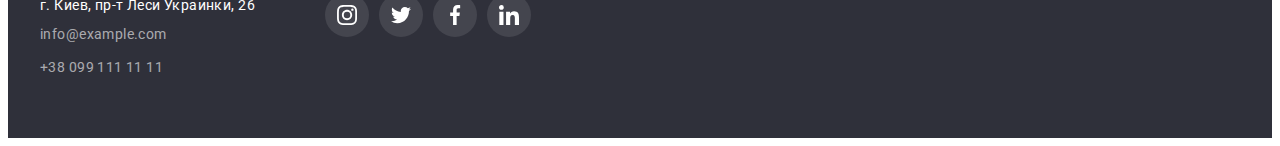
==== commit d19240ec: "Делает блок подпишись в футере и тень на карточках портфолио" ====
--- a/index.html
+++ b/index.html
@@ -202,8 +202,10 @@
                 <ul class="icon-soc-list list">
                   <li class="icon-soc-item">
                     <a
-                      href=""
-                      class="icon-soc-link"
+                      class="icon-soc-link"
+                      href="https://www.instagram.com/"
+                      target="_blank"
+                      rel="noreferrer noopener nofollow"
                       aria-label="Перейти по ссылке на Инстаграм"
                     >
                       <svg class="icon-social" width="20" height="20">
@@ -215,8 +217,10 @@
                   </li>
                   <li class="icon-soc-item">
                     <a
-                      href=""
-                      class="icon-soc-link"
+                      class="icon-soc-link"
+                      href="https://twitter.com/"
+                      target="_blank"
+                      rel="noreferrer noopener nofollow"
                       aria-label="Перейти по ссылке на Твиттер"
                     >
                       <svg class="icon-social" width="20" height="20">
@@ -228,7 +232,9 @@
                   </li>
                   <li class="icon-soc-item">
                     <a
-                      href=""
+                      href="https://www.facebook.com/"
+                      target="_blank"
+                      rel="noreferrer noopener nofollow"
                       class="icon-soc-link"
                       aria-label="Перейти по ссылке на Фейсбук"
                     >
@@ -241,8 +247,10 @@
                   </li>
                   <li class="icon-soc-item">
                     <a
-                      href=""
-                      class="icon-soc-link"
+                      class="icon-soc-link"
+                      href="https://ua.linkedin.com/"
+                      target="_blank"
+                      rel="noreferrer noopener nofollow"
                       aria-label="Перейти по ссылке на Линкедн"
                     >
                       <svg class="icon-social" width="20" height="20">
@@ -270,8 +278,10 @@
                 <ul class="icon-soc-list list">
                   <li class="icon-soc-item">
                     <a
-                      href=""
-                      class="icon-soc-link"
+                      class="icon-soc-link"
+                      href="https://www.instagram.com/"
+                      target="_blank"
+                      rel="noreferrer noopener nofollow"
                       aria-label="Перейти по ссылке на Инстаграм"
                     >
                       <svg class="icon-social" width="20" height="20">
@@ -283,8 +293,10 @@
                   </li>
                   <li class="icon-soc-item">
                     <a
-                      href=""
-                      class="icon-soc-link"
+                      class="icon-soc-link"
+                      href="https://twitter.com/"
+                      target="_blank"
+                      rel="noreferrer noopener nofollow"
                       aria-label="Перейти по ссылке на Твиттер"
                     >
                       <svg class="icon-social" width="20" height="20">
@@ -296,7 +308,9 @@
                   </li>
                   <li class="icon-soc-item">
                     <a
-                      href=""
+                      href="https://www.facebook.com/"
+                      target="_blank"
+                      rel="noreferrer noopener nofollow"
                       class="icon-soc-link"
                       aria-label="Перейти по ссылке на Фейсбук"
                     >
@@ -309,8 +323,10 @@
                   </li>
                   <li class="icon-soc-item">
                     <a
-                      href=""
-                      class="icon-soc-link"
+                      class="icon-soc-link"
+                      href="https://ua.linkedin.com/"
+                      target="_blank"
+                      rel="noreferrer noopener nofollow"
                       aria-label="Перейти по ссылке на Линкедн"
                     >
                       <svg class="icon-social" width="20" height="20">
@@ -338,8 +354,10 @@
                 <ul class="icon-soc-list list">
                   <li class="icon-soc-item">
                     <a
-                      href=""
-                      class="icon-soc-link"
+                      class="icon-soc-link"
+                      href="https://www.instagram.com/"
+                      target="_blank"
+                      rel="noreferrer noopener nofollow"
                       aria-label="Перейти по ссылке на Инстаграм"
                     >
                       <svg class="icon-social" width="20" height="20">
@@ -351,8 +369,10 @@
                   </li>
                   <li class="icon-soc-item">
                     <a
-                      href=""
-                      class="icon-soc-link"
+                      class="icon-soc-link"
+                      href="https://twitter.com/"
+                      target="_blank"
+                      rel="noreferrer noopener nofollow"
                       aria-label="Перейти по ссылке на Твиттер"
                     >
                       <svg class="icon-social" width="20" height="20">
@@ -364,7 +384,9 @@
                   </li>
                   <li class="icon-soc-item">
                     <a
-                      href=""
+                      href="https://www.facebook.com/"
+                      target="_blank"
+                      rel="noreferrer noopener nofollow"
                       class="icon-soc-link"
                       aria-label="Перейти по ссылке на Фейсбук"
                     >
@@ -377,8 +399,10 @@
                   </li>
                   <li class="icon-soc-item">
                     <a
-                      href=""
-                      class="icon-soc-link"
+                      class="icon-soc-link"
+                      href="https://ua.linkedin.com/"
+                      target="_blank"
+                      rel="noreferrer noopener nofollow"
                       aria-label="Перейти по ссылке на Линкедн"
                     >
                       <svg class="icon-social" width="20" height="20">
@@ -406,8 +430,10 @@
                 <ul class="icon-soc-list list">
                   <li class="icon-soc-item">
                     <a
-                      href=""
-                      class="icon-soc-link"
+                      class="icon-soc-link"
+                      href="https://www.instagram.com/"
+                      target="_blank"
+                      rel="noreferrer noopener nofollow"
                       aria-label="Перейти по ссылке на Инстаграм"
                     >
                       <svg class="icon-social" width="20" height="20">
@@ -419,8 +445,10 @@
                   </li>
                   <li class="icon-soc-item">
                     <a
-                      href=""
-                      class="icon-soc-link"
+                      class="icon-soc-link"
+                      href="https://twitter.com/"
+                      target="_blank"
+                      rel="noreferrer noopener nofollow"
                       aria-label="Перейти по ссылке на Твиттер"
                     >
                       <svg class="icon-social" width="20" height="20">
@@ -432,7 +460,9 @@
                   </li>
                   <li class="icon-soc-item">
                     <a
-                      href=""
+                      href="https://www.facebook.com/"
+                      target="_blank"
+                      rel="noreferrer noopener nofollow"
                       class="icon-soc-link"
                       aria-label="Перейти по ссылке на Фейсбук"
                     >
@@ -445,8 +475,10 @@
                   </li>
                   <li class="icon-soc-item">
                     <a
-                      href=""
-                      class="icon-soc-link"
+                      class="icon-soc-link"
+                      href="https://ua.linkedin.com/"
+                      target="_blank"
+                      rel="noreferrer noopener nofollow"
                       aria-label="Перейти по ссылке на Линкедн"
                     >
                       <svg class="icon-social" width="20" height="20">
@@ -515,38 +547,97 @@
     </section>
 
     <footer class="footer">
-      <div class="container">
-        <a class="logo link footer-logo" href="./index.html">
-          <span class="logo-accent">Web</span>Studio
-        </a>
-        <address class="address">
-          <ul class="address-list list">
-            <li class="address-item">
+      <div class="container container-wrapper">
+        <div class="footer-address">
+          <a class="logo link footer-logo" href="./index.html">
+            <span class="logo-accent">Web</span>Studio
+          </a>
+          <address class="address">
+            <ul class="address-list list">
+              <li class="address-item">
+                <a
+                  class="address-link link"
+                  href="https://goo.gl/maps/jRGH2C2RefV3ac3B6"
+                  target="_blank"
+                  rel="noreferrer noopener nofollow"
+                >
+                  г. Киев, пр-т Леси Украинки, 26
+                </a>
+              </li>
+              <li class="address-item">
+                <a
+                  class="address-link address-contact link"
+                  href="mailto:info@example.com"
+                  >info@example.com</a
+                >
+              </li>
+              <li class="address-item">
+                <a
+                  class="address-link address-contact link"
+                  href="tel:+380991111111"
+                  >+38 099 111 11 11</a
+                >
+              </li>
+            </ul>
+          </address>
+        </div>
+        <div class="footer-social">
+          <p class="footer-social-text"><b>присоединяйтесь</b></p>
+          <ul class="footer-social-list list">
+            <li class="footer-social-item">
               <a
-                class="address-link link"
-                href="https://goo.gl/maps/jRGH2C2RefV3ac3B6"
+                class="footer-social-link"
+                href="https://www.instagram.com/"
                 target="_blank"
                 rel="noreferrer noopener nofollow"
+                aria-label="Перейти по ссылке на Инстаграм "
               >
-                г. Киев, пр-т Леси Украинки, 26
+                <svg class="icon-footer-social" width="20" height="20">
+                  <use href="./images/icons/sprite2.svg#icon-instagram"></use>
+                </svg>
               </a>
             </li>
-            <li class="address-item">
+            <li class="footer-social-item">
               <a
-                class="address-link address-contact link"
-                href="mailto:info@example.com"
-                >info@example.com</a
+                class="footer-social-link"
+                href="https://twitter.com/"
+                target="_blank"
+                rel="noreferrer noopener nofollow"
+                aria-label="Перейти по ссылке на Твиттер "
               >
-            </li>
-            <li class="address-item">
+                <svg class="icon-footer-social" width="20" height="20">
+                  <use href="./images/icons/sprite2.svg#icon-twitter"></use>
+                </svg>
+              </a>
+            </li>
+            <li class="footer-social-item">
               <a
-                class="address-link address-contact link"
-                href="tel:+380991111111"
-                >+38 099 111 11 11</a
+                class="footer-social-link"
+                href="https://www.facebook.com/"
+                target="_blank"
+                rel="noreferrer noopener nofollow"
+                aria-label="Перейти по ссылке на Фейсбук "
               >
+                <svg class="icon-footer-social" width="20" height="20">
+                  <use href="./images/icons/sprite2.svg#icon-facebook"></use>
+                </svg>
+              </a>
+            </li>
+            <li class="footer-social-item">
+              <a
+                class="footer-social-link"
+                href="https://ua.linkedin.com/"
+                target="_blank"
+                rel="noreferrer noopener nofollow"
+                aria-label="Перейти по ссылке на Линкедн "
+              >
+                <svg class="icon-footer-social" width="20" height="20">
+                  <use href="./images/icons/sprite2.svg#icon-linkedin"></use>
+                </svg>
+              </a>
             </li>
           </ul>
-        </address>
+        </div>
       </div>
     </footer>
   </body>
--- a/css/styles.css
+++ b/css/styles.css
@@ -47,6 +47,10 @@
   display: block;
   max-width: 100%;
   height: auto;
+}
+
+b {
+  font-weight: inherit;
 }
 /* Скрывает элементы с классом visually-hidden */
 
@@ -463,6 +467,44 @@
   color: var(--footer-link-color);
 }
 
+.footer-address {
+  margin-right: 70px;
+}
+
+.container-wrapper {
+  display: flex;
+  align-items: baseline;
+}
+
+.footer-social-list {
+  display: flex;
+  gap: 10px;
+}
+
+.footer-social-text {
+  font-weight: 700;
+  font-size: 14px;
+  line-height: calc(16 / 14);
+  letter-spacing: 0.03em;
+  text-transform: uppercase;
+  color: var(--white-text-color);
+  margin-bottom: 20px;
+}
+
+.footer-social-link {
+  display: flex;
+  justify-content: center;
+  align-items: center;
+  width: 44px;
+  height: 44px;
+  background-color: rgba(255, 255, 255, 0.1);
+  border-radius: 50%;
+}
+
+.footer-social-link:hover {
+  background-color: var(--hover-link);
+}
+
 /* ---------PAGE-PORTFOLIO---------------------- */
 
 /* Filter */
@@ -535,6 +577,12 @@
   background: var(--primery-bg-color);
 }
 
+.cards-list-item:hover,
+.cards-list-item:focus {
+  box-shadow: 0px 1px 1px rgba(0, 0, 0, 0.12), 0px 4px 4px rgba(0, 0, 0, 0.06),
+    1px 4px 6px rgba(0, 0, 0, 0.16);
+}
+
 .card-content {
   padding: 20px 24px 19px;
   border: 1px solid var(--border-line);
